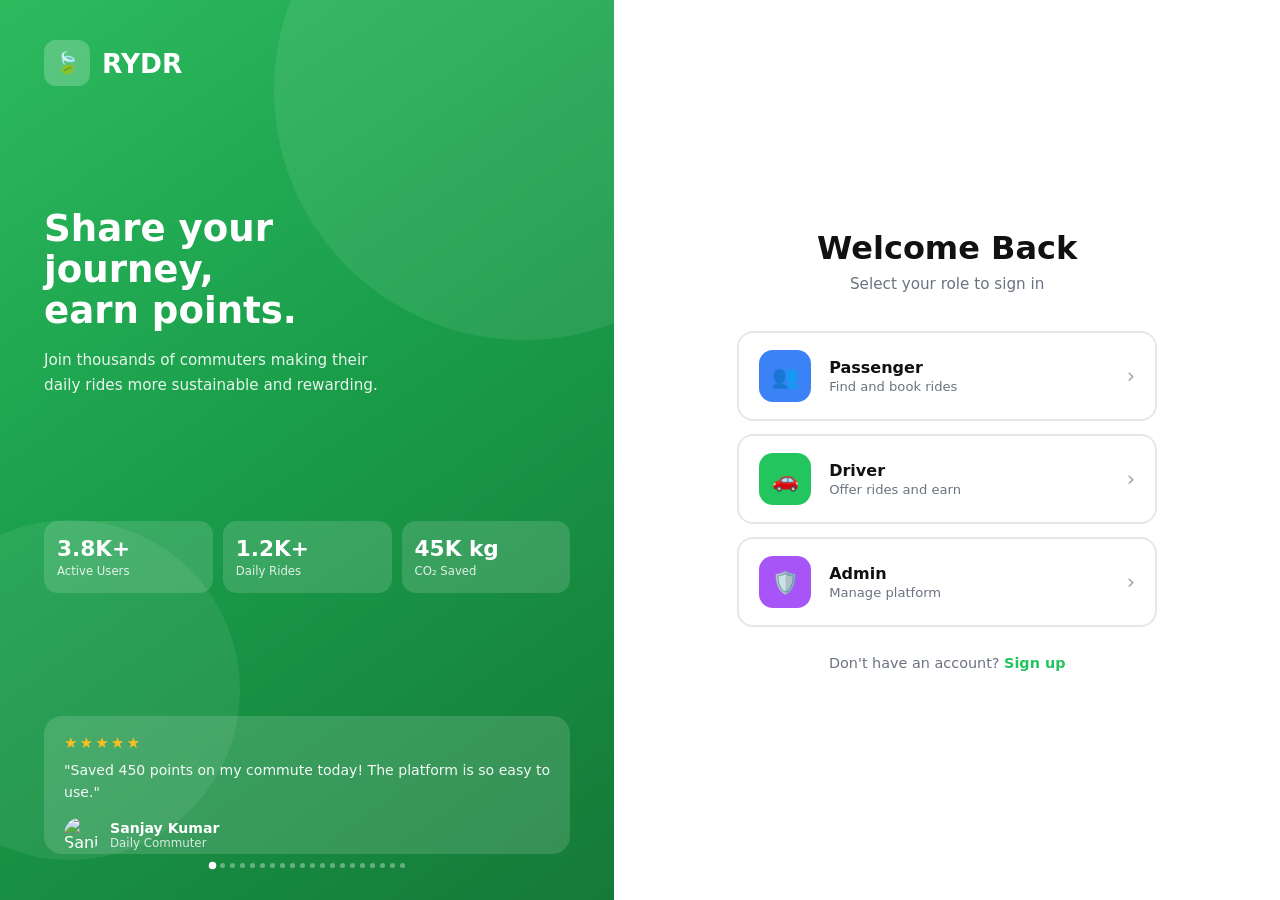
==== index.html @ 65322066 "initial increment" ====
<!DOCTYPE html>
<html lang="en">
<head>
  <meta charset="UTF-8" />
  <meta name="viewport" content="width=device-width, initial-scale=1.0"/>
  <title>RYDR</title>
  <style>
    *, *::before, *::after { box-sizing: border-box; margin: 0; padding: 0; }
    body { font-family: 'Segoe UI', system-ui, sans-serif; height: 100vh; display: flex; overflow: hidden; }

    .left { width:48%; background:linear-gradient(145deg,#2dba5f 0%,#1a9e4a 45%,#157a38 100%); padding:40px 44px 32px; display:flex; flex-direction:column; justify-content:space-between; position:relative; overflow:hidden; color:#fff; }
    .left::before { content:''; position:absolute; width:500px; height:500px; border-radius:50%; background:rgba(255,255,255,0.08); top:-160px; right:-160px; pointer-events:none; }
    .left::after  { content:''; position:absolute; width:340px; height:340px; border-radius:50%; background:rgba(255,255,255,0.07); bottom:40px; left:-100px; pointer-events:none; }
    .logo { display:flex; align-items:center; gap:12px; font-size:1.65rem; font-weight:800; position:relative; z-index:1; }
    .logo-icon { width:46px; height:46px; background:rgba(255,255,255,0.22); border-radius:12px; display:grid; place-items:center; font-size:1.3rem; }
    .hero { position:relative; z-index:1; }
    .hero h1 { font-size:clamp(1.75rem,2.9vw,2.7rem); font-weight:900; line-height:1.1; margin-bottom:16px; }
    .hero p { font-size:0.95rem; line-height:1.65; opacity:0.9; max-width:360px; }
    .stats { display:flex; gap:10px; position:relative; z-index:1; }
    .stat-card { flex:1; background:rgba(255,255,255,0.14); border-radius:14px; padding:15px 13px; }
    .stat-card .num { font-size:1.35rem; font-weight:800; display:block; }
    .stat-card .lbl { font-size:0.73rem; opacity:0.85; margin-top:3px; display:block; }
    .carousel-wrap { position:relative; z-index:1; }
    .carousel-box  { position:relative; min-height:138px; }
    .review-slide  { background:rgba(255,255,255,0.14); border-radius:18px; padding:18px 20px; position:absolute; inset:0; opacity:0; transform:translateY(12px) scale(0.98); transition:opacity 0.6s ease,transform 0.6s ease; pointer-events:none; }
    .review-slide.active { opacity:1; transform:translateY(0) scale(1); pointer-events:auto; }
    .stars { color:#fbbf24; font-size:0.95rem; letter-spacing:2px; margin-bottom:8px; }
    .review-text { font-size:0.88rem; line-height:1.55; opacity:0.95; margin-bottom:13px; }
    .reviewer { display:flex; align-items:center; gap:10px; }
    .avatar { width:36px; height:36px; border-radius:50%; object-fit:cover; flex-shrink:0; }
    .rev-name { font-weight:700; font-size:0.88rem; }
    .rev-role { font-size:0.74rem; opacity:0.8; }
    .dots { display:flex; gap:5px; justify-content:center; margin-top:9px; }
    .dot { width:5px; height:5px; border-radius:50%; background:rgba(255,255,255,0.35); cursor:pointer; transition:background 0.3s,transform 0.3s; }
    .dot.active { background:#fff; transform:scale(1.5); }

    .right { flex:1; background:#fff; display:flex; flex-direction:column; align-items:center; justify-content:center; padding:40px 52px; position:relative; overflow:hidden; }
    .panel { width:100%; max-width:420px; position:absolute; transition:opacity 0.4s ease,transform 0.4s ease; }
    .panel.hidden  { opacity:0; pointer-events:none; transform:translateX(40px); }
    .panel.visible { opacity:1; pointer-events:auto; transform:translateX(0); }

    /* Panel 1 */
    #panel-select { display:flex; flex-direction:column; align-items:center; }
    #panel-select h2 { font-size:2rem; font-weight:900; color:#111; margin-bottom:8px; }
    .subtitle { color:#6b7280; font-size:0.95rem; margin-bottom:38px; }
    .roles { width:100%; display:flex; flex-direction:column; gap:13px; }
    .role-card { display:flex; align-items:center; gap:18px; border:2px solid #e5e7eb; border-radius:16px; padding:17px 20px; cursor:pointer; transition:border-color 0.2s,box-shadow 0.2s; user-select:none; }
    .role-card:hover { border-color:#d1d5db; box-shadow:0 4px 16px rgba(0,0,0,0.06); }
    .role-card.selected { border-color:#22c55e; box-shadow:0 0 0 4px rgba(34,197,94,0.15); }
    .role-icon { width:52px; height:52px; border-radius:14px; display:grid; place-items:center; font-size:1.35rem; flex-shrink:0; }
    .ic-p { background:#3b82f6; } .ic-d { background:#22c55e; } .ic-a { background:#a855f7; }
    .role-info { flex:1; }
    .role-title { font-weight:700; font-size:1rem; color:#111; }
    .role-desc  { font-size:0.82rem; color:#6b7280; margin-top:2px; }
    .arrow { color:#9ca3af; font-size:1.3rem; transition:color 0.2s,transform 0.2s; }
    .role-card.selected .arrow { color:#22c55e; transform:translateX(3px); }
    .signup { margin-top:28px; font-size:0.9rem; color:#6b7280; text-align:center; }
    .signup a { color:#22c55e; font-weight:600; text-decoration:none; }

    /* Panel 2 */
    #panel-login { display:flex; flex-direction:column; }
    .back-btn { display:inline-flex; align-items:center; gap:6px; background:none; border:none; cursor:pointer; color:#6b7280; font-size:0.92rem; font-weight:500; padding:0; margin-bottom:30px; font-family:inherit; transition:color 0.2s; }
    .back-btn:hover { color:#111; }
    .login-title { font-size:2rem; font-weight:900; color:#111; margin-bottom:6px; text-align:center; }
    .login-sub   { color:#6b7280; font-size:0.95rem; margin-bottom:32px; text-align:center; }
    .field-label { font-size:0.88rem; font-weight:600; color:#111; margin-bottom:8px; display:block; }
    .field-wrap  { position:relative; margin-bottom:20px; }
    .field-icon  { position:absolute; left:14px; top:50%; transform:translateY(-50%); color:#9ca3af; display:flex; pointer-events:none; }
    .field-icon svg { width:18px; height:18px; }
    input[type="email"], input[type="password"], input[type="text"] { width:100%; padding:13px 14px 13px 44px; border:1.5px solid #e5e7eb; border-radius:12px; font-size:0.95rem; color:#111; outline:none; transition:border-color 0.2s,box-shadow 0.2s; font-family:inherit; background:#fff; }
    input::placeholder { color:#9ca3af; }
    input:focus { border-color:#22c55e; box-shadow:0 0 0 3px rgba(34,197,94,0.12); }
    .eye-btn { position:absolute; right:14px; top:50%; transform:translateY(-50%); background:none; border:none; cursor:pointer; color:#9ca3af; display:flex; padding:0; }
    .eye-btn svg { width:18px; height:18px; }
    .row-remember { display:flex; align-items:center; justify-content:space-between; margin-bottom:26px; }
    .remember-left { display:flex; align-items:center; gap:8px; cursor:pointer; }
    .remember-left input[type="checkbox"] { width:16px; height:16px; accent-color:#22c55e; cursor:pointer; margin:0; }
    .remember-left span { font-size:0.9rem; color:#374151; }
    .forgot { font-size:0.9rem; font-weight:600; color:#22c55e; text-decoration:none; }
    .btn-login { width:100%; padding:15px; background:linear-gradient(90deg,#22c55e,#16a34a); color:#fff; font-size:1rem; font-weight:700; border:none; border-radius:14px; cursor:pointer; display:flex; align-items:center; justify-content:center; gap:10px; transition:opacity 0.2s,transform 0.15s; margin-bottom:24px; font-family:inherit; }
    .btn-login:hover { opacity:0.92; transform:translateY(-1px); }
    .login-signup { text-align:center; font-size:0.9rem; color:#6b7280; }
    .login-signup a { color:#22c55e; font-weight:600; text-decoration:none; }
  </style>
</head>
<body>

<aside class="left">
  <div class="logo"><div class="logo-icon">🍃</div>RYDR</div>
  <div class="hero">
    <h1>Share your<br>journey,<br>earn points.</h1>
    <p>Join thousands of commuters making their daily rides more sustainable and rewarding.</p>
  </div>
  <div class="stats">
    <div class="stat-card"><span class="num">3.8K+</span><span class="lbl">Active Users</span></div>
    <div class="stat-card"><span class="num">1.2K+</span><span class="lbl">Daily Rides</span></div>
    <div class="stat-card"><span class="num">45K kg</span><span class="lbl">CO₂ Saved</span></div>
  </div>
  <div class="carousel-wrap">
    <div class="carousel-box" id="carousel"></div>
    <div class="dots" id="dots"></div>
  </div>
</aside>

<main class="right">
  <!-- PANEL 1 -->
  <div class="panel visible" id="panel-select">
    <h2>Welcome Back</h2>
    <p class="subtitle">Select your role to sign in</p>
    <div class="roles">
      <div class="role-card" onclick="openLogin(this,'passenger account')">
        <div class="role-icon ic-p">👥</div>
        <div class="role-info"><div class="role-title">Passenger</div><div class="role-desc">Find and book rides</div></div>
        <span class="arrow">›</span>
      </div>
      <div class="role-card" onclick="openLogin(this,'driver account')">
        <div class="role-icon ic-d">🚗</div>
        <div class="role-info"><div class="role-title">Driver</div><div class="role-desc">Offer rides and earn</div></div>
        <span class="arrow">›</span>
      </div>
      <div class="role-card" onclick="openLogin(this,'admin account')">
        <div class="role-icon ic-a">🛡️</div>
        <div class="role-info"><div class="role-title">Admin</div><div class="role-desc">Manage platform</div></div>
        <span class="arrow">›</span>
      </div>
    </div>
    <p class="signup">Don't have an account? <a href="#">Sign up</a></p>
  </div>

  <!-- PANEL 2 -->
  <div class="panel hidden" id="panel-login">
    <button class="back-btn" onclick="goBack()">
      <svg width="16" height="16" fill="none" viewBox="0 0 24 24" stroke="currentColor" stroke-width="2.2"><path stroke-linecap="round" stroke-linejoin="round" d="M15 19l-7-7 7-7"/></svg>
      Change role
    </button>
    <div class="login-title">Welcome Back</div>
    <div class="login-sub" id="login-sub">Sign in to your account</div>

    <label class="field-label">Email Address</label>
    <div class="field-wrap">
      <span class="field-icon"><svg fill="none" viewBox="0 0 24 24" stroke="currentColor" stroke-width="1.8"><path stroke-linecap="round" stroke-linejoin="round" d="M3 8l7.89 5.26a2 2 0 002.22 0L21 8M5 19h14a2 2 0 002-2V7a2 2 0 00-2-2H5a2 2 0 00-2 2v10a2 2 0 002 2z"/></svg></span>
      <input type="email" placeholder="your@email.com" />
    </div>

    <label class="field-label">Password</label>
    <div class="field-wrap">
      <span class="field-icon"><svg fill="none" viewBox="0 0 24 24" stroke="currentColor" stroke-width="1.8"><path stroke-linecap="round" stroke-linejoin="round" d="M12 15v2m-6 4h12a2 2 0 002-2v-6a2 2 0 00-2-2H6a2 2 0 00-2 2v6a2 2 0 002 2zm10-10V7a4 4 0 00-8 0v4h8z"/></svg></span>
      <input type="password" id="pwd-input" placeholder="Enter your password" />
      <button class="eye-btn" onclick="togglePwd()" type="button">
        <svg id="eye-open" fill="none" viewBox="0 0 24 24" stroke="currentColor" stroke-width="1.8"><path stroke-linecap="round" stroke-linejoin="round" d="M15 12a3 3 0 11-6 0 3 3 0 016 0z"/><path stroke-linecap="round" stroke-linejoin="round" d="M2.458 12C3.732 7.943 7.523 5 12 5c4.478 0 8.268 2.943 9.542 7-1.274 4.057-5.064 7-9.542 7-4.477 0-8.268-2.943-9.542-7z"/></svg>
        <svg id="eye-closed" style="display:none" fill="none" viewBox="0 0 24 24" stroke="currentColor" stroke-width="1.8"><path stroke-linecap="round" stroke-linejoin="round" d="M13.875 18.825A10.05 10.05 0 0112 19c-4.478 0-8.268-2.943-9.543-7a9.97 9.97 0 011.563-3.029m5.858.908a3 3 0 114.243 4.243M9.878 9.878l4.242 4.242M9.88 9.88l-3.29-3.29m7.532 7.532l3.29 3.29M3 3l3.59 3.59m0 0A9.953 9.953 0 0112 5c4.478 0 8.268 2.943 9.543 7a10.025 10.025 0 01-4.132 5.411m0 0L21 21"/></svg>
      </button>
    </div>

    <div class="row-remember">
      <label class="remember-left"><input type="checkbox" /><span>Remember me</span></label>
      <a href="#" class="forgot">Forgot Password?</a>
    </div>

    <button class="btn-login">
      Log In
      <svg width="18" height="18" fill="none" viewBox="0 0 24 24" stroke="currentColor" stroke-width="2.5"><path stroke-linecap="round" stroke-linejoin="round" d="M14 5l7 7m0 0l-7 7m7-7H3"/></svg>
    </button>

    <p class="login-signup">Don't have an account? <a href="#">Sign up</a></p>
  </div>
</main>

<script>
const reviews = [
  { s:5, t:'"Saved 450 points on my commute today! The platform is so easy to use."',              n:'Sanjay Kumar',  r:'Daily Commuter',     photo:'https://randomuser.me/api/portraits/men/44.jpg' },
  { s:5, t:'"Found a carpool buddy within minutes and saved so much on fuel this month!"',         n:'Akash Geo',     r:'Office Commuter',    photo:'https://randomuser.me/api/portraits/men/32.jpg'   },
  { s:5, t:'"The rewards system is genius. I earn enough points for free coffee every week!"',     n:'Shresta Brijesh',     r:'Frequent Rider',     photo:'https://randomuser.me/api/portraits/women/68.jpg' },
  { s:4, t:'"Really good app overall. Wish the map loaded faster, but rides are always on time."', n:'Jackson Shelvi',     r:'Weekly Commuter',    photo:'https://randomuser.me/api/portraits/men/45.jpg'   },
  { s:5, t:'"Joined a month ago and already cut my carbon footprint by 30 kg. Incredible!"',      n:'Riya Lawrence',    r:'Eco Commuter',       photo:'https://randomuser.me/api/portraits/women/26.jpg' },
  { s:5, t:'"As a driver I earn extra income every morning. Best side hustle I\'ve ever had."',   n:'Sanju Krishna P M',     r:'Driver Partner',     photo:'https://randomuser.me/api/portraits/men/76.jpg'   },
  { s:5, t:'"Matched with the same co-rider for weeks now — feels like a real community."',       n:'Gowry Saraswathy',    r:'Passenger',          photo:'https://randomuser.me/api/portraits/women/55.jpg' },
  { s:4, t:'"Great concept and smooth experience. A few more payment options would be perfect."', n:'Ambady sasidharan',    r:'Tech Worker',        photo:'https://randomuser.me/api/portraits/men/11.jpg'   },
  { s:5, t:'"I never thought carpooling could be this seamless. RYDR made it effortless!"',       n:'Silpa Suresh',       r:'Student Commuter',   photo:'https://randomuser.me/api/portraits/women/78.jpg' },
  { s:5, t:'"Live tracking gives me real peace of mind. My family always knows I\'m safe."',      n:'Nila Ajith S',  r:'Night Shift Worker', photo:'https://randomuser.me/api/portraits/women/90.jpg' },
  { s:5, t:'"Saved over ₹4000 this month by sharing rides. The savings add up so fast!"',         n:'Sabari Vijayan',   r:'Daily Passenger',    photo:'https://randomuser.me/api/portraits/men/52.jpg'   },
  { s:4, t:'"Solid app with clean design. Notifications can be a bit much but easy to manage."',  n:'Andrew Jerry',   r:'Remote Worker',      photo:'https://randomuser.me/api/portraits/men/33.jpg' },
  { s:5, t:'"RYDR changed how I commute. The points leaderboard keeps me motivated daily!"',      n:'Shahir N',  r:'Competitive Rider',  photo:'https://randomuser.me/api/portraits/men/64.jpg'   },
  { s:5, t:'"I drive two passengers every morning — the bonus points structure is brilliant."',   n:'Gangothri',    r:'Driver Partner',     photo:'https://randomuser.me/api/portraits/women/17.jpg' },
  { s:5, t:'"The CO₂ tracker is a game changer. Knowing my exact impact makes me proud."',        n:'Dhananjay R',    r:'Green Commuter',     photo:'https://randomuser.me/api/portraits/men/29.jpg'   },
  { s:4, t:'"Great app, very user-friendly. Would love a dark mode but experience is top notch."',n:'Jyotsana Teressa George',    r:'Regular Rider',      photo:'https://randomuser.me/api/portraits/women/48.jpg' },
  { s:5, t:'"Matched with someone from my own street! RYDR turned strangers into friends."',      n:'Naveen M S ',     r:'Suburban Commuter',  photo:'https://randomuser.me/api/portraits/men/83.jpg'   },
  { s:5, t:'"The ride scheduling feature is brilliant. I book my whole week every Sunday."',      n:'Jilsiya Ali',     r:'Planner Commuter',   photo:'https://randomuser.me/api/portraits/women/62.jpg' },
  { s:5, t:'"New to the city — RYDR helped me discover routes and meet great locals!"',           n:'Adarsh K Ajith', r:'New Resident',       photo:'https://randomuser.me/api/portraits/men/18.jpg'   },
  { s:4, t:'"Really positive experience overall. Occasional surge pricing is the only downside."',n:'Milan S Nair',  r:'Daily Commuter',     photo:'https://randomuser.me/api/portraits/men/71.jpg' },
];

const box = document.getElementById('carousel');
const dotsEl = document.getElementById('dots');
let cur = 0, timer;
const star = n => '★'.repeat(n) + '☆'.repeat(5-n);

reviews.forEach((r,i) => {
  const s = document.createElement('div');
  s.className = 'review-slide'+(i===0?' active':'');
  s.innerHTML = `<div class="stars">${star(r.s)}</div><p class="review-text">${r.t}</p><div class="reviewer"><img class="avatar" src="${r.photo}" alt="${r.n}"><div><div class="rev-name">${r.n}</div><div class="rev-role">${r.r}</div></div></div>`;
  box.appendChild(s);
  const d = document.createElement('div');
  d.className = 'dot'+(i===0?' active':'');
  d.onclick = () => goTo(i);
  dotsEl.appendChild(d);
});

const slides = box.querySelectorAll('.review-slide');
const dots   = dotsEl.querySelectorAll('.dot');

function goTo(n) {
  slides[cur].classList.remove('active'); dots[cur].classList.remove('active');
  cur = (n+reviews.length)%reviews.length;
  slides[cur].classList.add('active'); dots[cur].classList.add('active');
  clearInterval(timer); timer = setInterval(()=>goTo(cur+1),4200);
}
timer = setInterval(()=>goTo(cur+1),4200);

function openLogin(card, label) {
  document.querySelectorAll('.role-card').forEach(c=>c.classList.remove('selected'));
  card.classList.add('selected');
  document.getElementById('login-sub').textContent = `Sign in to your ${label}`;
  document.getElementById('panel-select').classList.replace('visible','hidden');
  document.getElementById('panel-login').classList.replace('hidden','visible');
}

function goBack() {
  document.getElementById('panel-login').classList.replace('visible','hidden');
  document.getElementById('panel-select').classList.replace('hidden','visible');
}

function togglePwd() {
  const inp = document.getElementById('pwd-input');
  const show = inp.type==='password';
  inp.type = show?'text':'password';
  document.getElementById('eye-open').style.display  = show?'none':'block';
  document.getElementById('eye-closed').style.display = show?'block':'none';
}
</script>
</body>
</html>
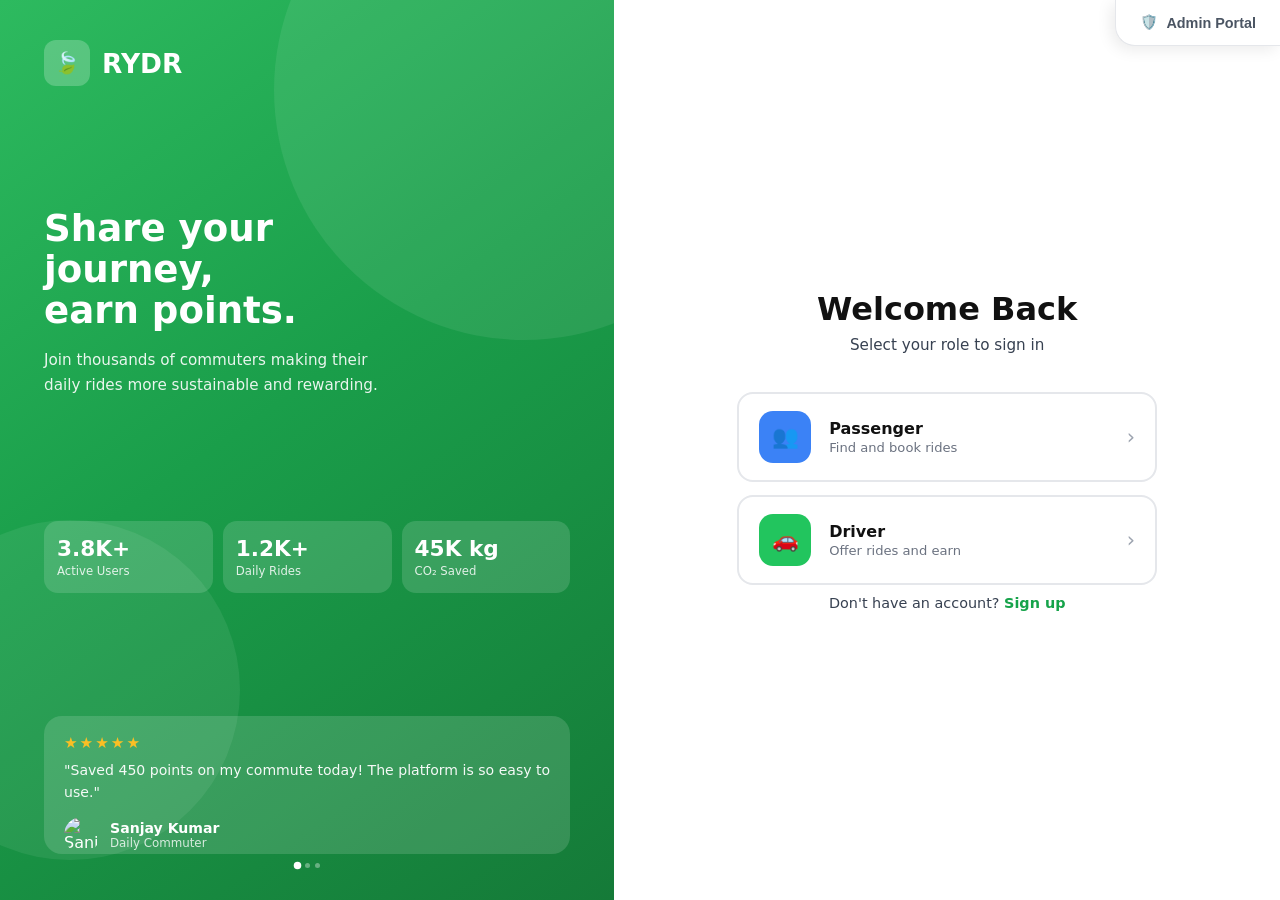
==== commit bd5a3b5d: "added reviews and changed admin location" ====
--- a/index.html
+++ b/index.html
@@ -3,85 +3,8 @@
 <head>
   <meta charset="UTF-8" />
   <meta name="viewport" content="width=device-width, initial-scale=1.0"/>
-  <title>RYDR</title>
-  <style>
-    *, *::before, *::after { box-sizing: border-box; margin: 0; padding: 0; }
-    body { font-family: 'Segoe UI', system-ui, sans-serif; height: 100vh; display: flex; overflow: hidden; }
-
-    .left { width:48%; background:linear-gradient(145deg,#2dba5f 0%,#1a9e4a 45%,#157a38 100%); padding:40px 44px 32px; display:flex; flex-direction:column; justify-content:space-between; position:relative; overflow:hidden; color:#fff; }
-    .left::before { content:''; position:absolute; width:500px; height:500px; border-radius:50%; background:rgba(255,255,255,0.08); top:-160px; right:-160px; pointer-events:none; }
-    .left::after  { content:''; position:absolute; width:340px; height:340px; border-radius:50%; background:rgba(255,255,255,0.07); bottom:40px; left:-100px; pointer-events:none; }
-    .logo { display:flex; align-items:center; gap:12px; font-size:1.65rem; font-weight:800; position:relative; z-index:1; }
-    .logo-icon { width:46px; height:46px; background:rgba(255,255,255,0.22); border-radius:12px; display:grid; place-items:center; font-size:1.3rem; }
-    .hero { position:relative; z-index:1; }
-    .hero h1 { font-size:clamp(1.75rem,2.9vw,2.7rem); font-weight:900; line-height:1.1; margin-bottom:16px; }
-    .hero p { font-size:0.95rem; line-height:1.65; opacity:0.9; max-width:360px; }
-    .stats { display:flex; gap:10px; position:relative; z-index:1; }
-    .stat-card { flex:1; background:rgba(255,255,255,0.14); border-radius:14px; padding:15px 13px; }
-    .stat-card .num { font-size:1.35rem; font-weight:800; display:block; }
-    .stat-card .lbl { font-size:0.73rem; opacity:0.85; margin-top:3px; display:block; }
-    .carousel-wrap { position:relative; z-index:1; }
-    .carousel-box  { position:relative; min-height:138px; }
-    .review-slide  { background:rgba(255,255,255,0.14); border-radius:18px; padding:18px 20px; position:absolute; inset:0; opacity:0; transform:translateY(12px) scale(0.98); transition:opacity 0.6s ease,transform 0.6s ease; pointer-events:none; }
-    .review-slide.active { opacity:1; transform:translateY(0) scale(1); pointer-events:auto; }
-    .stars { color:#fbbf24; font-size:0.95rem; letter-spacing:2px; margin-bottom:8px; }
-    .review-text { font-size:0.88rem; line-height:1.55; opacity:0.95; margin-bottom:13px; }
-    .reviewer { display:flex; align-items:center; gap:10px; }
-    .avatar { width:36px; height:36px; border-radius:50%; object-fit:cover; flex-shrink:0; }
-    .rev-name { font-weight:700; font-size:0.88rem; }
-    .rev-role { font-size:0.74rem; opacity:0.8; }
-    .dots { display:flex; gap:5px; justify-content:center; margin-top:9px; }
-    .dot { width:5px; height:5px; border-radius:50%; background:rgba(255,255,255,0.35); cursor:pointer; transition:background 0.3s,transform 0.3s; }
-    .dot.active { background:#fff; transform:scale(1.5); }
-
-    .right { flex:1; background:#fff; display:flex; flex-direction:column; align-items:center; justify-content:center; padding:40px 52px; position:relative; overflow:hidden; }
-    .panel { width:100%; max-width:420px; position:absolute; transition:opacity 0.4s ease,transform 0.4s ease; }
-    .panel.hidden  { opacity:0; pointer-events:none; transform:translateX(40px); }
-    .panel.visible { opacity:1; pointer-events:auto; transform:translateX(0); }
-
-    /* Panel 1 */
-    #panel-select { display:flex; flex-direction:column; align-items:center; }
-    #panel-select h2 { font-size:2rem; font-weight:900; color:#111; margin-bottom:8px; }
-    .subtitle { color:#6b7280; font-size:0.95rem; margin-bottom:38px; }
-    .roles { width:100%; display:flex; flex-direction:column; gap:13px; }
-    .role-card { display:flex; align-items:center; gap:18px; border:2px solid #e5e7eb; border-radius:16px; padding:17px 20px; cursor:pointer; transition:border-color 0.2s,box-shadow 0.2s; user-select:none; }
-    .role-card:hover { border-color:#d1d5db; box-shadow:0 4px 16px rgba(0,0,0,0.06); }
-    .role-card.selected { border-color:#22c55e; box-shadow:0 0 0 4px rgba(34,197,94,0.15); }
-    .role-icon { width:52px; height:52px; border-radius:14px; display:grid; place-items:center; font-size:1.35rem; flex-shrink:0; }
-    .ic-p { background:#3b82f6; } .ic-d { background:#22c55e; } .ic-a { background:#a855f7; }
-    .role-info { flex:1; }
-    .role-title { font-weight:700; font-size:1rem; color:#111; }
-    .role-desc  { font-size:0.82rem; color:#6b7280; margin-top:2px; }
-    .arrow { color:#9ca3af; font-size:1.3rem; transition:color 0.2s,transform 0.2s; }
-    .role-card.selected .arrow { color:#22c55e; transform:translateX(3px); }
-    .signup { margin-top:28px; font-size:0.9rem; color:#6b7280; text-align:center; }
-    .signup a { color:#22c55e; font-weight:600; text-decoration:none; }
-
-    /* Panel 2 */
-    #panel-login { display:flex; flex-direction:column; }
-    .back-btn { display:inline-flex; align-items:center; gap:6px; background:none; border:none; cursor:pointer; color:#6b7280; font-size:0.92rem; font-weight:500; padding:0; margin-bottom:30px; font-family:inherit; transition:color 0.2s; }
-    .back-btn:hover { color:#111; }
-    .login-title { font-size:2rem; font-weight:900; color:#111; margin-bottom:6px; text-align:center; }
-    .login-sub   { color:#6b7280; font-size:0.95rem; margin-bottom:32px; text-align:center; }
-    .field-label { font-size:0.88rem; font-weight:600; color:#111; margin-bottom:8px; display:block; }
-    .field-wrap  { position:relative; margin-bottom:20px; }
-    .field-icon  { position:absolute; left:14px; top:50%; transform:translateY(-50%); color:#9ca3af; display:flex; pointer-events:none; }
-    .field-icon svg { width:18px; height:18px; }
-    input[type="email"], input[type="password"], input[type="text"] { width:100%; padding:13px 14px 13px 44px; border:1.5px solid #e5e7eb; border-radius:12px; font-size:0.95rem; color:#111; outline:none; transition:border-color 0.2s,box-shadow 0.2s; font-family:inherit; background:#fff; }
-    input::placeholder { color:#9ca3af; }
-    input:focus { border-color:#22c55e; box-shadow:0 0 0 3px rgba(34,197,94,0.12); }
-    .eye-btn { position:absolute; right:14px; top:50%; transform:translateY(-50%); background:none; border:none; cursor:pointer; color:#9ca3af; display:flex; padding:0; }
-    .eye-btn svg { width:18px; height:18px; }
-    .row-remember { display:flex; align-items:center; justify-content:space-between; margin-bottom:26px; }
-    .remember-left { display:flex; align-items:center; gap:8px; cursor:pointer; }
-    .remember-left input[type="checkbox"] { width:16px; height:16px; accent-color:#22c55e; cursor:pointer; margin:0; }
-    .remember-left span { font-size:0.9rem; color:#374151; }
-    .forgot { font-size:0.9rem; font-weight:600; color:#22c55e; text-decoration:none; }
-    .btn-login { width:100%; padding:15px; background:linear-gradient(90deg,#22c55e,#16a34a); color:#fff; font-size:1rem; font-weight:700; border:none; border-radius:14px; cursor:pointer; display:flex; align-items:center; justify-content:center; gap:10px; transition:opacity 0.2s,transform 0.15s; margin-bottom:24px; font-family:inherit; }
-    .btn-login:hover { opacity:0.92; transform:translateY(-1px); }
-    .login-signup { text-align:center; font-size:0.9rem; color:#6b7280; }
-    .login-signup a { color:#22c55e; font-weight:600; text-decoration:none; }
-  </style>
+  <title>RYDR - Sign In</title>
+  <link rel="stylesheet" href="style.css">
 </head>
 <body>
 
@@ -103,102 +26,77 @@
 </aside>
 
 <main class="right">
-  <!-- PANEL 1 -->
+  <div class="admin-access-wrap" id="admin-portal-button">
+    <button class="btn-admin-small" onclick="openLogin(null, 'admin account')">
+      <span>🛡️</span> Admin Portal
+    </button>
+  </div>
+
   <div class="panel visible" id="panel-select">
     <h2>Welcome Back</h2>
     <p class="subtitle">Select your role to sign in</p>
     <div class="roles">
       <div class="role-card" onclick="openLogin(this,'passenger account')">
         <div class="role-icon ic-p">👥</div>
-        <div class="role-info"><div class="role-title">Passenger</div><div class="role-desc">Find and book rides</div></div>
+        <div class="role-info">
+          <div class="role-title">Passenger</div>
+          <div class="role-desc">Find and book rides</div>
+        </div>
         <span class="arrow">›</span>
       </div>
       <div class="role-card" onclick="openLogin(this,'driver account')">
         <div class="role-icon ic-d">🚗</div>
-        <div class="role-info"><div class="role-title">Driver</div><div class="role-desc">Offer rides and earn</div></div>
-        <span class="arrow">›</span>
-      </div>
-      <div class="role-card" onclick="openLogin(this,'admin account')">
-        <div class="role-icon ic-a">🛡️</div>
-        <div class="role-info"><div class="role-title">Admin</div><div class="role-desc">Manage platform</div></div>
+        <div class="role-info">
+          <div class="role-title">Driver</div>
+          <div class="role-desc">Offer rides and earn</div>
+        </div>
         <span class="arrow">›</span>
       </div>
     </div>
     <p class="signup">Don't have an account? <a href="#">Sign up</a></p>
   </div>
 
-  <!-- PANEL 2 -->
   <div class="panel hidden" id="panel-login">
     <button class="back-btn" onclick="goBack()">
       <svg width="16" height="16" fill="none" viewBox="0 0 24 24" stroke="currentColor" stroke-width="2.2"><path stroke-linecap="round" stroke-linejoin="round" d="M15 19l-7-7 7-7"/></svg>
-      Change role
+      Back to selection
     </button>
     <div class="login-title">Welcome Back</div>
     <div class="login-sub" id="login-sub">Sign in to your account</div>
 
     <label class="field-label">Email Address</label>
     <div class="field-wrap">
-      <span class="field-icon"><svg fill="none" viewBox="0 0 24 24" stroke="currentColor" stroke-width="1.8"><path stroke-linecap="round" stroke-linejoin="round" d="M3 8l7.89 5.26a2 2 0 002.22 0L21 8M5 19h14a2 2 0 002-2V7a2 2 0 00-2-2H5a2 2 0 00-2 2v10a2 2 0 002 2z"/></svg></span>
+      <span style="position:absolute; left:14px; top:50%; transform:translateY(-50%); color:#9ca3af; display:flex;"><svg width="18" height="18" fill="none" viewBox="0 0 24 24" stroke="currentColor" stroke-width="1.8"><path d="M3 8l7.89 5.26a2 2 0 002.22 0L21 8M5 19h14a2 2 0 002-2V7a2 2 0 00-2-2H5a2 2 0 00-2 2v10a2 2 0 002 2z"/></svg></span>
       <input type="email" placeholder="your@email.com" />
     </div>
 
     <label class="field-label">Password</label>
     <div class="field-wrap">
-      <span class="field-icon"><svg fill="none" viewBox="0 0 24 24" stroke="currentColor" stroke-width="1.8"><path stroke-linecap="round" stroke-linejoin="round" d="M12 15v2m-6 4h12a2 2 0 002-2v-6a2 2 0 00-2-2H6a2 2 0 00-2 2v6a2 2 0 002 2zm10-10V7a4 4 0 00-8 0v4h8z"/></svg></span>
-      <input type="password" id="pwd-input" placeholder="Enter your password" />
-      <button class="eye-btn" onclick="togglePwd()" type="button">
-        <svg id="eye-open" fill="none" viewBox="0 0 24 24" stroke="currentColor" stroke-width="1.8"><path stroke-linecap="round" stroke-linejoin="round" d="M15 12a3 3 0 11-6 0 3 3 0 016 0z"/><path stroke-linecap="round" stroke-linejoin="round" d="M2.458 12C3.732 7.943 7.523 5 12 5c4.478 0 8.268 2.943 9.542 7-1.274 4.057-5.064 7-9.542 7-4.477 0-8.268-2.943-9.542-7z"/></svg>
-        <svg id="eye-closed" style="display:none" fill="none" viewBox="0 0 24 24" stroke="currentColor" stroke-width="1.8"><path stroke-linecap="round" stroke-linejoin="round" d="M13.875 18.825A10.05 10.05 0 0112 19c-4.478 0-8.268-2.943-9.543-7a9.97 9.97 0 011.563-3.029m5.858.908a3 3 0 114.243 4.243M9.878 9.878l4.242 4.242M9.88 9.88l-3.29-3.29m7.532 7.532l3.29 3.29M3 3l3.59 3.59m0 0A9.953 9.953 0 0112 5c4.478 0 8.268 2.943 9.543 7a10.025 10.025 0 01-4.132 5.411m0 0L21 21"/></svg>
-      </button>
+      <span style="position:absolute; left:14px; top:50%; transform:translateY(-50%); color:#9ca3af; display:flex;"><svg width="18" height="18" fill="none" viewBox="0 0 24 24" stroke="currentColor" stroke-width="1.8"><path d="M12 15v2m-6 4h12a2 2 0 002-2v-6a2 2 0 00-2-2H6a2 2 0 00-2 2v6a2 2 0 002 2zm10-10V7a4 4 0 00-8 0v4h8z"/></svg></span>
+      <input type="password" placeholder="Enter your password" />
     </div>
 
-    <div class="row-remember">
-      <label class="remember-left"><input type="checkbox" /><span>Remember me</span></label>
-      <a href="#" class="forgot">Forgot Password?</a>
-    </div>
-
-    <button class="btn-login">
-      Log In
-      <svg width="18" height="18" fill="none" viewBox="0 0 24 24" stroke="currentColor" stroke-width="2.5"><path stroke-linecap="round" stroke-linejoin="round" d="M14 5l7 7m0 0l-7 7m7-7H3"/></svg>
-    </button>
-
+    <button class="btn-login">Log In</button>
     <p class="login-signup">Don't have an account? <a href="#">Sign up</a></p>
   </div>
 </main>
 
 <script>
+// Carousel Logic
 const reviews = [
-  { s:5, t:'"Saved 450 points on my commute today! The platform is so easy to use."',              n:'Sanjay Kumar',  r:'Daily Commuter',     photo:'https://randomuser.me/api/portraits/men/44.jpg' },
-  { s:5, t:'"Found a carpool buddy within minutes and saved so much on fuel this month!"',         n:'Akash Geo',     r:'Office Commuter',    photo:'https://randomuser.me/api/portraits/men/32.jpg'   },
-  { s:5, t:'"The rewards system is genius. I earn enough points for free coffee every week!"',     n:'Shresta Brijesh',     r:'Frequent Rider',     photo:'https://randomuser.me/api/portraits/women/68.jpg' },
-  { s:4, t:'"Really good app overall. Wish the map loaded faster, but rides are always on time."', n:'Jackson Shelvi',     r:'Weekly Commuter',    photo:'https://randomuser.me/api/portraits/men/45.jpg'   },
-  { s:5, t:'"Joined a month ago and already cut my carbon footprint by 30 kg. Incredible!"',      n:'Riya Lawrence',    r:'Eco Commuter',       photo:'https://randomuser.me/api/portraits/women/26.jpg' },
-  { s:5, t:'"As a driver I earn extra income every morning. Best side hustle I\'ve ever had."',   n:'Sanju Krishna P M',     r:'Driver Partner',     photo:'https://randomuser.me/api/portraits/men/76.jpg'   },
-  { s:5, t:'"Matched with the same co-rider for weeks now — feels like a real community."',       n:'Gowry Saraswathy',    r:'Passenger',          photo:'https://randomuser.me/api/portraits/women/55.jpg' },
-  { s:4, t:'"Great concept and smooth experience. A few more payment options would be perfect."', n:'Ambady sasidharan',    r:'Tech Worker',        photo:'https://randomuser.me/api/portraits/men/11.jpg'   },
-  { s:5, t:'"I never thought carpooling could be this seamless. RYDR made it effortless!"',       n:'Silpa Suresh',       r:'Student Commuter',   photo:'https://randomuser.me/api/portraits/women/78.jpg' },
-  { s:5, t:'"Live tracking gives me real peace of mind. My family always knows I\'m safe."',      n:'Nila Ajith S',  r:'Night Shift Worker', photo:'https://randomuser.me/api/portraits/women/90.jpg' },
-  { s:5, t:'"Saved over ₹4000 this month by sharing rides. The savings add up so fast!"',         n:'Sabari Vijayan',   r:'Daily Passenger',    photo:'https://randomuser.me/api/portraits/men/52.jpg'   },
-  { s:4, t:'"Solid app with clean design. Notifications can be a bit much but easy to manage."',  n:'Andrew Jerry',   r:'Remote Worker',      photo:'https://randomuser.me/api/portraits/men/33.jpg' },
-  { s:5, t:'"RYDR changed how I commute. The points leaderboard keeps me motivated daily!"',      n:'Shahir N',  r:'Competitive Rider',  photo:'https://randomuser.me/api/portraits/men/64.jpg'   },
-  { s:5, t:'"I drive two passengers every morning — the bonus points structure is brilliant."',   n:'Gangothri',    r:'Driver Partner',     photo:'https://randomuser.me/api/portraits/women/17.jpg' },
-  { s:5, t:'"The CO₂ tracker is a game changer. Knowing my exact impact makes me proud."',        n:'Dhananjay R',    r:'Green Commuter',     photo:'https://randomuser.me/api/portraits/men/29.jpg'   },
-  { s:4, t:'"Great app, very user-friendly. Would love a dark mode but experience is top notch."',n:'Jyotsana Teressa George',    r:'Regular Rider',      photo:'https://randomuser.me/api/portraits/women/48.jpg' },
-  { s:5, t:'"Matched with someone from my own street! RYDR turned strangers into friends."',      n:'Naveen M S ',     r:'Suburban Commuter',  photo:'https://randomuser.me/api/portraits/men/83.jpg'   },
-  { s:5, t:'"The ride scheduling feature is brilliant. I book my whole week every Sunday."',      n:'Jilsiya Ali',     r:'Planner Commuter',   photo:'https://randomuser.me/api/portraits/women/62.jpg' },
-  { s:5, t:'"New to the city — RYDR helped me discover routes and meet great locals!"',           n:'Adarsh K Ajith', r:'New Resident',       photo:'https://randomuser.me/api/portraits/men/18.jpg'   },
-  { s:4, t:'"Really positive experience overall. Occasional surge pricing is the only downside."',n:'Milan S Nair',  r:'Daily Commuter',     photo:'https://randomuser.me/api/portraits/men/71.jpg' },
+  { s:5, t:'"Saved 450 points on my commute today! The platform is so easy to use."', n:'Sanjay Kumar', r:'Daily Commuter', photo:'https://randomuser.me/api/portraits/men/44.jpg' },
+  { s:5, t:'"Found a carpool buddy within minutes and saved so much on fuel this month!"', n:'Akash Geo', r:'Office Commuter', photo:'https://randomuser.me/api/portraits/men/32.jpg' },
+  { s:5, t:'"The rewards system is genius. I earn enough points for free coffee every week!"', n:'Shresta Brijesh', r:'Frequent Rider', photo:'https://randomuser.me/api/portraits/women/68.jpg' }
 ];
 
 const box = document.getElementById('carousel');
 const dotsEl = document.getElementById('dots');
-let cur = 0, timer;
-const star = n => '★'.repeat(n) + '☆'.repeat(5-n);
+let cur = 0;
 
 reviews.forEach((r,i) => {
   const s = document.createElement('div');
   s.className = 'review-slide'+(i===0?' active':'');
-  s.innerHTML = `<div class="stars">${star(r.s)}</div><p class="review-text">${r.t}</p><div class="reviewer"><img class="avatar" src="${r.photo}" alt="${r.n}"><div><div class="rev-name">${r.n}</div><div class="rev-role">${r.r}</div></div></div>`;
+  s.innerHTML = `<div class="stars">${'★'.repeat(r.s)}</div><p class="review-text">${r.t}</p><div class="reviewer"><img class="avatar" src="${r.photo}" alt="${r.n}"><div><div class="rev-name">${r.n}</div><div class="rev-role">${r.r}</div></div></div>`;
   box.appendChild(s);
   const d = document.createElement('div');
   d.className = 'dot'+(i===0?' active':'');
@@ -206,36 +104,35 @@
   dotsEl.appendChild(d);
 });
 
-const slides = box.querySelectorAll('.review-slide');
-const dots   = dotsEl.querySelectorAll('.dot');
-
 function goTo(n) {
+  const slides = box.querySelectorAll('.review-slide');
+  const dots = dotsEl.querySelectorAll('.dot');
+  if(!slides.length) return;
   slides[cur].classList.remove('active'); dots[cur].classList.remove('active');
   cur = (n+reviews.length)%reviews.length;
   slides[cur].classList.add('active'); dots[cur].classList.add('active');
-  clearInterval(timer); timer = setInterval(()=>goTo(cur+1),4200);
 }
-timer = setInterval(()=>goTo(cur+1),4200);
+setInterval(()=>goTo(cur+1),4200);
 
+// Transition Logic
 function openLogin(card, label) {
   document.querySelectorAll('.role-card').forEach(c=>c.classList.remove('selected'));
-  card.classList.add('selected');
+  if(card) card.classList.add('selected');
   document.getElementById('login-sub').textContent = `Sign in to your ${label}`;
+  
+  document.getElementById('admin-portal-button').style.opacity = '0';
+  document.getElementById('admin-portal-button').style.pointerEvents = 'none';
+
   document.getElementById('panel-select').classList.replace('visible','hidden');
   document.getElementById('panel-login').classList.replace('hidden','visible');
 }
 
 function goBack() {
+  document.getElementById('admin-portal-button').style.opacity = '1';
+  document.getElementById('admin-portal-button').style.pointerEvents = 'auto';
+
   document.getElementById('panel-login').classList.replace('visible','hidden');
   document.getElementById('panel-select').classList.replace('hidden','visible');
-}
-
-function togglePwd() {
-  const inp = document.getElementById('pwd-input');
-  const show = inp.type==='password';
-  inp.type = show?'text':'password';
-  document.getElementById('eye-open').style.display  = show?'none':'block';
-  document.getElementById('eye-closed').style.display = show?'block':'none';
 }
 </script>
 </body>
--- a/style.css
+++ b/style.css
@@ -0,0 +1,445 @@
+*, *::before, *::after { 
+  box-sizing: border-box; 
+  margin: 0; 
+  padding: 0; 
+}
+
+body { 
+  font-family: 'Segoe UI', system-ui, sans-serif; 
+  height: 100vh; 
+  display: flex; 
+  overflow: hidden; 
+}
+
+/* Left Side: Branding & Stats */
+.left { 
+  width: 48%; 
+  background: linear-gradient(145deg, #2dba5f 0%, #1a9e4a 45%, #157a38 100%); 
+  padding: 40px 44px 32px; 
+  display: flex; 
+  flex-direction: column; 
+  justify-content: space-between; 
+  position: relative; 
+  overflow: hidden; 
+  color: #fff; 
+}
+
+.left::before { 
+  content: ''; 
+  position: absolute; 
+  width: 500px; 
+  height: 500px; 
+  border-radius: 50%; 
+  background: rgba(255, 255, 255, 0.08); 
+  top: -160px; 
+  right: -160px; 
+  pointer-events: none; 
+}
+
+.left::after { 
+  content: ''; 
+  position: absolute; 
+  width: 340px; 
+  height: 340px; 
+  border-radius: 50%; 
+  background: rgba(255, 255, 255, 0.07); 
+  bottom: 40px; 
+  left: -100px; 
+  pointer-events: none; 
+}
+
+.logo { 
+  display: flex; 
+  align-items: center; 
+  gap: 12px; 
+  font-size: 1.65rem; 
+  font-weight: 800; 
+  position: relative; 
+  z-index: 1; 
+}
+
+.logo-icon { 
+  width: 46px; 
+  height: 46px; 
+  background: rgba(255, 255, 255, 0.22); 
+  border-radius: 12px; 
+  display: grid; 
+  place-items: center; 
+  font-size: 1.3rem; 
+}
+
+.hero { 
+  position: relative; 
+  z-index: 1; 
+}
+
+.hero h1 { 
+  font-size: clamp(1.75rem, 2.9vw, 2.7rem); 
+  font-weight: 900; 
+  line-height: 1.1; 
+  margin-bottom: 16px; 
+}
+
+.hero p { 
+  font-size: 0.95rem; 
+  line-height: 1.65; 
+  opacity: 0.9; 
+  max-width: 360px; 
+}
+
+.stats { 
+  display: flex; 
+  gap: 10px; 
+  position: relative; 
+  z-index: 1; 
+}
+
+.stat-card { 
+  flex: 1; 
+  background: rgba(255, 255, 255, 0.14); 
+  border-radius: 14px; 
+  padding: 15px 13px; 
+}
+
+.stat-card .num { 
+  font-size: 1.35rem; 
+  font-weight: 800; 
+  display: block; 
+}
+
+.stat-card .lbl { 
+  font-size: 0.73rem; 
+  opacity: 0.85; 
+  margin-top: 3px; 
+  display: block; 
+}
+
+.carousel-wrap { 
+  position: relative; 
+  z-index: 1; 
+}
+
+.carousel-box { 
+  position: relative; 
+  min-height: 138px; 
+}
+
+.review-slide { 
+  background: rgba(255, 255, 255, 0.14); 
+  border-radius: 18px; 
+  padding: 18px 20px; 
+  position: absolute; 
+  inset: 0; 
+  opacity: 0; 
+  transform: translateY(12px) scale(0.98); 
+  transition: opacity 0.6s ease, transform 0.6s ease; 
+  pointer-events: none; 
+}
+
+.review-slide.active { 
+  opacity: 1; 
+  transform: translateY(0) scale(1); 
+  pointer-events: auto; 
+}
+
+.stars { 
+  color: #fbbf24; 
+  font-size: 0.95rem; 
+  letter-spacing: 2px; 
+  margin-bottom: 8px; 
+}
+
+.review-text { 
+  font-size: 0.88rem; 
+  line-height: 1.55; 
+  opacity: 0.95; 
+  margin-bottom: 13px; 
+}
+
+.reviewer { 
+  display: flex; 
+  align-items: center; 
+  gap: 10px; 
+}
+
+.avatar { 
+  width: 36px; 
+  height: 36px; 
+  border-radius: 50%; 
+  object-fit: cover; 
+  flex-shrink: 0; 
+}
+
+.rev-name { 
+  font-weight: 700; 
+  font-size: 0.88rem; 
+}
+
+.rev-role { 
+  font-size: 0.74rem; 
+  opacity: 0.8; 
+}
+
+.dots { 
+  display: flex; 
+  gap: 5px; 
+  justify-content: center; 
+  margin-top: 9px; 
+}
+
+.dot { 
+  width: 5px; 
+  height: 5px; 
+  border-radius: 50%; 
+  background: rgba(255, 255, 255, 0.35); 
+  cursor: pointer; 
+  transition: background 0.3s, transform 0.3s; 
+}
+
+.dot.active { 
+  background: #fff; 
+  transform: scale(1.5); 
+}
+
+/* Right Side: Container */
+.right { 
+  flex: 1; 
+  background: linear-gradient(rgba(255, 255, 255, 0.88), rgba(255, 255, 255, 0.88)), 
+              url('http://googleusercontent.com/image_collection/image_retrieval/5165715910607018777_0'); 
+  background-size: cover;
+  background-position: center;
+  display: flex; 
+  flex-direction: column; 
+  align-items: center; 
+  justify-content: center; 
+  padding: 40px 52px; 
+  position: relative; 
+  overflow: hidden; 
+}
+
+.panel { 
+  width: 100%; 
+  max-width: 420px; 
+  position: absolute; 
+  transition: opacity 0.4s ease, transform 0.4s ease; 
+}
+
+.panel.hidden { 
+  opacity: 0; 
+  pointer-events: none; 
+  transform: translateX(40px); 
+}
+
+.panel.visible { 
+  opacity: 1; 
+  pointer-events: auto; 
+  transform: translateX(0); 
+}
+
+/* EXTREME TOP RIGHT ADMIN BUTTON */
+.admin-access-wrap { 
+  position: absolute; 
+  top: 0; 
+  right: 0; 
+  z-index: 1000; 
+}
+
+.btn-admin-small { 
+  display: flex; 
+  align-items: center; 
+  gap: 8px; 
+  background: #fff; 
+  color: #4b5563; 
+  border-left: 1.5px solid #e5e7eb; 
+  border-bottom: 1.5px solid #e5e7eb; 
+  border-right: none;
+  border-top: none;
+  padding: 14px 24px; 
+  border-bottom-left-radius: 20px; 
+  font-size: 0.9rem; 
+  font-weight: 700; 
+  cursor: pointer; 
+  transition: all 0.2s; 
+  box-shadow: -4px 4px 15px rgba(0, 0, 0, 0.08);
+}
+
+.btn-admin-small:hover { 
+  background: #f9fafb; 
+  color: #16a34a; 
+  border-color: #16a34a;
+}
+
+#panel-select { 
+  display: flex; 
+  flex-direction: column; 
+  align-items: center; 
+}
+
+#panel-select h2 { 
+  font-size: 2rem; 
+  font-weight: 900; 
+  color: #111; 
+  margin-bottom: 8px; 
+}
+
+.subtitle { 
+  color: #374151; 
+  font-size: 0.95rem; 
+  margin-bottom: 38px; 
+  font-weight: 500; 
+}
+
+.roles { 
+  width: 100%; 
+  display: flex; 
+  flex-direction: column; 
+  gap: 13px; 
+}
+
+.role-card { 
+  background: rgba(255, 255, 255, 0.95); 
+  display: flex; 
+  align-items: center; 
+  gap: 18px; 
+  border: 2px solid #e5e7eb; 
+  border-radius: 16px; 
+  padding: 17px 20px; 
+  cursor: pointer; 
+  transition: border-color 0.2s, box-shadow 0.2s; 
+  user-select: none; 
+}
+
+.role-card:hover { 
+  border-color: #d1d5db; 
+  box-shadow: 0 4px 16px rgba(0, 0, 0, 0.06); 
+}
+
+.role-card.selected { 
+  border-color: #22c55e; 
+  box-shadow: 0 0 0 4px rgba(34, 197, 94, 0.15); 
+}
+
+.role-icon { 
+  width: 52px; 
+  height: 52px; 
+  border-radius: 14px; 
+  display: grid; 
+  place-items: center; 
+  font-size: 1.35rem; 
+  flex-shrink: 0; 
+}
+
+.ic-p { background: #3b82f6; } 
+.ic-d { background: #22c55e; } 
+
+.role-info { flex: 1; }
+
+.role-title { 
+  font-weight: 700; 
+  font-size: 1rem; 
+  color: #111; 
+}
+
+.role-desc { 
+  font-size: 0.82rem; 
+  color: #6b7280; 
+  margin-top: 2px; 
+}
+
+.arrow { 
+  color: #9ca3af; 
+  font-size: 1.3rem; 
+  transition: color 0.2s, transform 0.2s; 
+}
+
+/* Login Form Styles */
+.back-btn { 
+  display: inline-flex; 
+  align-items: center; 
+  gap: 6px; 
+  background: none; 
+  border: none; 
+  cursor: pointer; 
+  color: #374151; 
+  font-size: 0.92rem; 
+  font-weight: 600; 
+  padding: 0; 
+  margin-bottom: 30px; 
+  font-family: inherit; 
+  transition: color 0.2s; 
+}
+
+.back-btn:hover { color: #111; }
+
+.login-title { 
+  font-size: 2rem; 
+  font-weight: 900; 
+  color: #111; 
+  margin-bottom: 6px; 
+  text-align: center; 
+}
+
+.login-sub { 
+  color: #4b5563; 
+  font-size: 0.95rem; 
+  margin-bottom: 32px; 
+  text-align: center; 
+  font-weight: 500; 
+}
+
+.field-label { 
+  font-size: 0.88rem; 
+  font-weight: 600; 
+  color: #111; 
+  margin-bottom: 8px; 
+  display: block; 
+}
+
+.field-wrap { 
+  position: relative; 
+  margin-bottom: 20px; 
+}
+
+input[type="email"], input[type="password"] { 
+  width: 100%; 
+  padding: 13px 14px 13px 44px; 
+  border: 1.5px solid #e5e7eb; 
+  border-radius: 12px; 
+  font-size: 0.95rem; 
+  color: #111; 
+  outline: none; 
+  transition: border-color 0.2s, box-shadow 0.2s; 
+  font-family: inherit; 
+  background: rgba(255, 255, 255, 0.95); 
+}
+
+.btn-login { 
+  width: 100%; 
+  padding: 15px; 
+  background: linear-gradient(90deg, #22c55e, #16a34a); 
+  color: #fff; 
+  font-size: 1rem; 
+  font-weight: 700; 
+  border: none; 
+  border-radius: 14px; 
+  cursor: pointer; 
+  display: flex; 
+  align-items: center; 
+  justify-content: center; 
+  gap: 10px; 
+  margin-bottom: 24px; 
+}
+
+.signup, .login-signup { 
+  margin-top: 10px; 
+  font-size: 0.9rem; 
+  color: #374151; 
+  text-align: center; 
+  font-weight: 500; 
+}
+
+.signup a, .login-signup a { 
+  color: #16a34a; 
+  font-weight: 700; 
+  text-decoration: none; 
+}
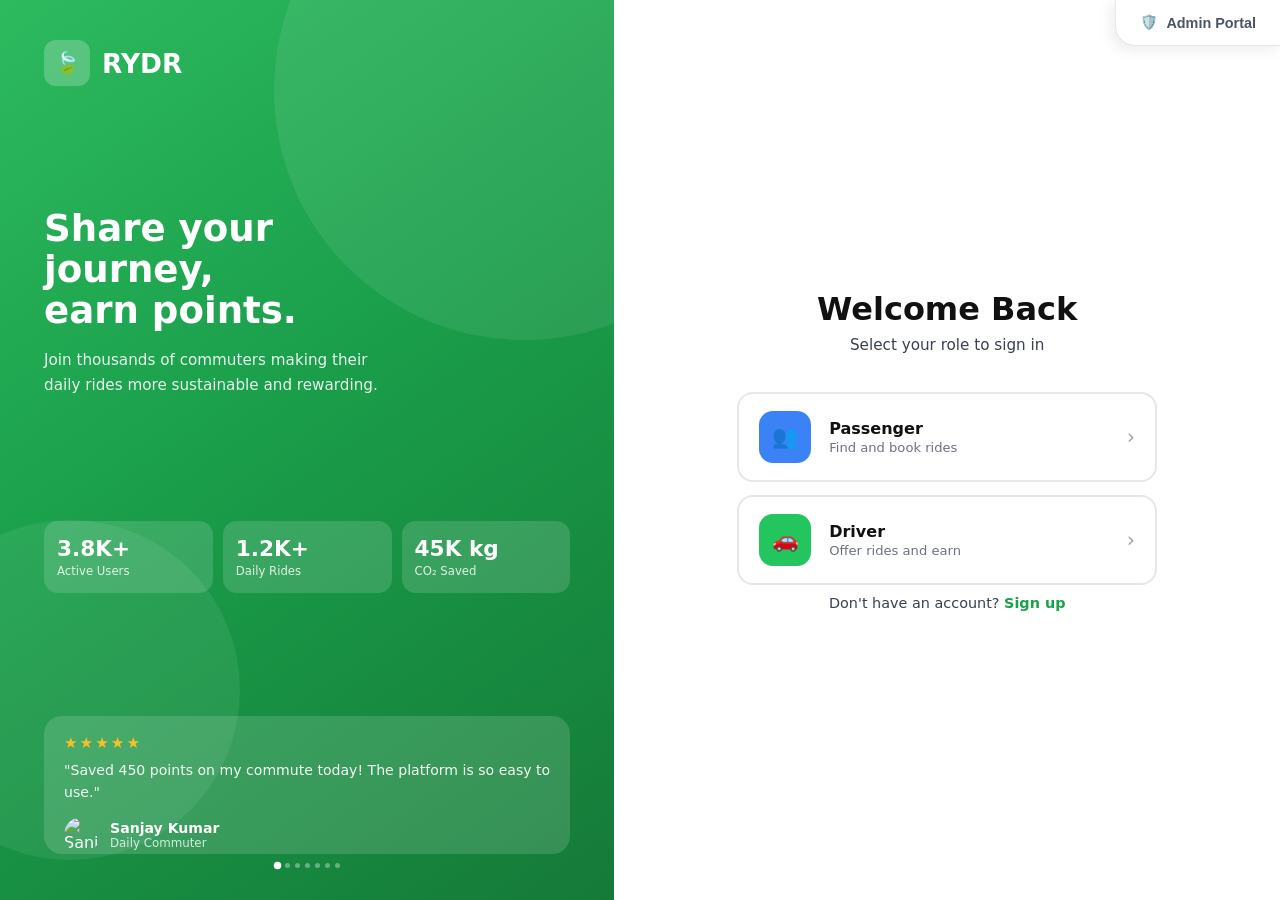
==== commit 6f66ac6e: "added map and passenger page" ====
--- a/index.html
+++ b/index.html
@@ -86,7 +86,11 @@
 const reviews = [
   { s:5, t:'"Saved 450 points on my commute today! The platform is so easy to use."', n:'Sanjay Kumar', r:'Daily Commuter', photo:'https://randomuser.me/api/portraits/men/44.jpg' },
   { s:5, t:'"Found a carpool buddy within minutes and saved so much on fuel this month!"', n:'Akash Geo', r:'Office Commuter', photo:'https://randomuser.me/api/portraits/men/32.jpg' },
-  { s:5, t:'"The rewards system is genius. I earn enough points for free coffee every week!"', n:'Shresta Brijesh', r:'Frequent Rider', photo:'https://randomuser.me/api/portraits/women/68.jpg' }
+  { s:5, t:'"The rewards system is genius. I earn enough points for free coffee every week!"', n:'Shresta Brijesh', r:'Frequent Rider', photo:'https://randomuser.me/api/portraits/women/68.jpg'},
+  { s:6, t:'"I love how RYDR encourages sustainable commuting. It’s a win for my wallet and the planet!"', n:'Silpa Suresh', r:'Eco-conscious Commuter', photo:'https://randomuser.me/api/portraits/women/76.jpg'},
+  { s:7, t:'"The app is super intuitive and the support team is fantastic. Highly recommend to all commuters!"', n:'Shahir N', r:'Tech Enthusiast', photo:'https://randomuser.me/api/portraits/men/22.jpg'},
+  {s:8, t:'"I’ve been using RYDR for a few months now and it’s completely changed how I commute. I’ve saved so much money and met great people!"', n:'Jyotsanna Teressa George', r:'Urban Commuter', photo:'https://randomuser.me/api/portraits/women/45.jpg'},
+  {s:9, t:'"The gamification aspect is so motivating! I find myself choosing greener commute options just to earn more points."', n:'Jackson Shelvi', r:'Sustainable Commuter', photo:'https://randomuser.me/api/portraits/men/23.jpg'}
 ];
 
 const box = document.getElementById('carousel');
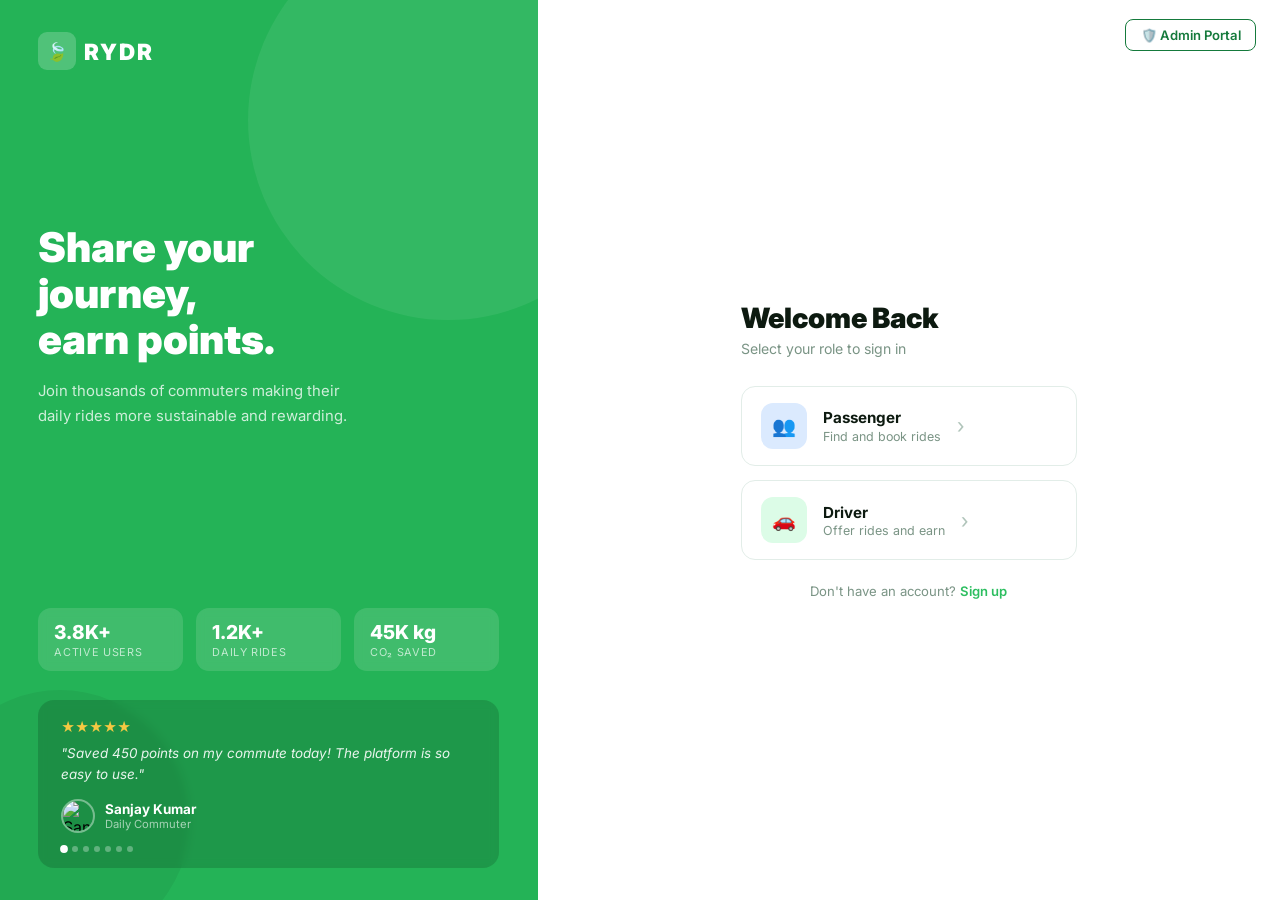
==== commit c274a2ae: "renamed login.html to index.html" ====
--- a/index.html
+++ b/index.html
@@ -1,42 +1,52 @@
 <!DOCTYPE html>
 <html lang="en">
 <head>
-  <meta charset="UTF-8" />
+  <meta charset="UTF-8"/>
   <meta name="viewport" content="width=device-width, initial-scale=1.0"/>
   <title>RYDR - Sign In</title>
-  <link rel="stylesheet" href="style.css">
+  <link rel="stylesheet" href="shared.css"/>
+  <link rel="stylesheet" href="login.css"/>
 </head>
 <body>
 
+<!-- ── LEFT BRANDING ── -->
 <aside class="left">
-  <div class="logo"><div class="logo-icon">🍃</div>RYDR</div>
+  <div class="logo">
+    <div class="logo-icon">🍃</div>
+    <span>RYDR</span>
+  </div>
+
   <div class="hero">
     <h1>Share your<br>journey,<br>earn points.</h1>
     <p>Join thousands of commuters making their daily rides more sustainable and rewarding.</p>
   </div>
+
   <div class="stats">
     <div class="stat-card"><span class="num">3.8K+</span><span class="lbl">Active Users</span></div>
     <div class="stat-card"><span class="num">1.2K+</span><span class="lbl">Daily Rides</span></div>
     <div class="stat-card"><span class="num">45K kg</span><span class="lbl">CO₂ Saved</span></div>
   </div>
+
   <div class="carousel-wrap">
     <div class="carousel-box" id="carousel"></div>
     <div class="dots" id="dots"></div>
   </div>
 </aside>
 
+<!-- ── RIGHT FORM ── -->
 <main class="right">
   <div class="admin-access-wrap" id="admin-portal-button">
-    <button class="btn-admin-small" onclick="openLogin(null, 'admin account')">
-      <span>🛡️</span> Admin Portal
+    <button class="btn-admin" onclick="openLogin(null,'admin account','admin')">
+      🛡️ Admin Portal
     </button>
   </div>
 
+  <!-- Role select -->
   <div class="panel visible" id="panel-select">
     <h2>Welcome Back</h2>
     <p class="subtitle">Select your role to sign in</p>
     <div class="roles">
-      <div class="role-card" onclick="openLogin(this,'passenger account')">
+      <div class="role-card" onclick="openLogin(this,'passenger account','passenger')">
         <div class="role-icon ic-p">👥</div>
         <div class="role-info">
           <div class="role-title">Passenger</div>
@@ -44,7 +54,7 @@
         </div>
         <span class="arrow">›</span>
       </div>
-      <div class="role-card" onclick="openLogin(this,'driver account')">
+      <div class="role-card" onclick="openLogin(this,'driver account','driver')">
         <div class="role-icon ic-d">🚗</div>
         <div class="role-info">
           <div class="role-title">Driver</div>
@@ -56,9 +66,12 @@
     <p class="signup">Don't have an account? <a href="#">Sign up</a></p>
   </div>
 
+  <!-- Login form -->
   <div class="panel hidden" id="panel-login">
     <button class="back-btn" onclick="goBack()">
-      <svg width="16" height="16" fill="none" viewBox="0 0 24 24" stroke="currentColor" stroke-width="2.2"><path stroke-linecap="round" stroke-linejoin="round" d="M15 19l-7-7 7-7"/></svg>
+      <svg width="16" height="16" fill="none" viewBox="0 0 24 24" stroke="currentColor" stroke-width="2.2">
+        <path stroke-linecap="round" stroke-linejoin="round" d="M15 19l-7-7 7-7"/>
+      </svg>
       Back to selection
     </button>
     <div class="login-title">Welcome Back</div>
@@ -66,78 +79,30 @@
 
     <label class="field-label">Email Address</label>
     <div class="field-wrap">
-      <span style="position:absolute; left:14px; top:50%; transform:translateY(-50%); color:#9ca3af; display:flex;"><svg width="18" height="18" fill="none" viewBox="0 0 24 24" stroke="currentColor" stroke-width="1.8"><path d="M3 8l7.89 5.26a2 2 0 002.22 0L21 8M5 19h14a2 2 0 002-2V7a2 2 0 00-2-2H5a2 2 0 00-2 2v10a2 2 0 002 2z"/></svg></span>
-      <input type="email" placeholder="your@email.com" />
+      <span class="field-icon">
+        <svg width="18" height="18" fill="none" viewBox="0 0 24 24" stroke="currentColor" stroke-width="1.8">
+          <path d="M3 8l7.89 5.26a2 2 0 002.22 0L21 8M5 19h14a2 2 0 002-2V7a2 2 0 00-2-2H5a2 2 0 00-2 2v10a2 2 0 002 2z"/>
+        </svg>
+      </span>
+      <input type="email" id="emailInput" placeholder="your@email.com"/>
     </div>
 
     <label class="field-label">Password</label>
     <div class="field-wrap">
-      <span style="position:absolute; left:14px; top:50%; transform:translateY(-50%); color:#9ca3af; display:flex;"><svg width="18" height="18" fill="none" viewBox="0 0 24 24" stroke="currentColor" stroke-width="1.8"><path d="M12 15v2m-6 4h12a2 2 0 002-2v-6a2 2 0 00-2-2H6a2 2 0 00-2 2v6a2 2 0 002 2zm10-10V7a4 4 0 00-8 0v4h8z"/></svg></span>
-      <input type="password" placeholder="Enter your password" />
+      <span class="field-icon">
+        <svg width="18" height="18" fill="none" viewBox="0 0 24 24" stroke="currentColor" stroke-width="1.8">
+          <path d="M12 15v2m-6 4h12a2 2 0 002-2v-6a2 2 0 00-2-2H6a2 2 0 00-2 2v6a2 2 0 002 2zm10-10V7a4 4 0 00-8 0v4h8z"/>
+        </svg>
+      </span>
+      <input type="password" id="passwordInput" placeholder="Enter your password"/>
     </div>
 
-    <button class="btn-login">Log In</button>
+    <button class="btn-primary" id="loginBtn" onclick="handleLogin()">Log In</button>
     <p class="login-signup">Don't have an account? <a href="#">Sign up</a></p>
   </div>
 </main>
 
-<script>
-// Carousel Logic
-const reviews = [
-  { s:5, t:'"Saved 450 points on my commute today! The platform is so easy to use."', n:'Sanjay Kumar', r:'Daily Commuter', photo:'https://randomuser.me/api/portraits/men/44.jpg' },
-  { s:5, t:'"Found a carpool buddy within minutes and saved so much on fuel this month!"', n:'Akash Geo', r:'Office Commuter', photo:'https://randomuser.me/api/portraits/men/32.jpg' },
-  { s:5, t:'"The rewards system is genius. I earn enough points for free coffee every week!"', n:'Shresta Brijesh', r:'Frequent Rider', photo:'https://randomuser.me/api/portraits/women/68.jpg'},
-  { s:6, t:'"I love how RYDR encourages sustainable commuting. It’s a win for my wallet and the planet!"', n:'Silpa Suresh', r:'Eco-conscious Commuter', photo:'https://randomuser.me/api/portraits/women/76.jpg'},
-  { s:7, t:'"The app is super intuitive and the support team is fantastic. Highly recommend to all commuters!"', n:'Shahir N', r:'Tech Enthusiast', photo:'https://randomuser.me/api/portraits/men/22.jpg'},
-  {s:8, t:'"I’ve been using RYDR for a few months now and it’s completely changed how I commute. I’ve saved so much money and met great people!"', n:'Jyotsanna Teressa George', r:'Urban Commuter', photo:'https://randomuser.me/api/portraits/women/45.jpg'},
-  {s:9, t:'"The gamification aspect is so motivating! I find myself choosing greener commute options just to earn more points."', n:'Jackson Shelvi', r:'Sustainable Commuter', photo:'https://randomuser.me/api/portraits/men/23.jpg'}
-];
-
-const box = document.getElementById('carousel');
-const dotsEl = document.getElementById('dots');
-let cur = 0;
-
-reviews.forEach((r,i) => {
-  const s = document.createElement('div');
-  s.className = 'review-slide'+(i===0?' active':'');
-  s.innerHTML = `<div class="stars">${'★'.repeat(r.s)}</div><p class="review-text">${r.t}</p><div class="reviewer"><img class="avatar" src="${r.photo}" alt="${r.n}"><div><div class="rev-name">${r.n}</div><div class="rev-role">${r.r}</div></div></div>`;
-  box.appendChild(s);
-  const d = document.createElement('div');
-  d.className = 'dot'+(i===0?' active':'');
-  d.onclick = () => goTo(i);
-  dotsEl.appendChild(d);
-});
-
-function goTo(n) {
-  const slides = box.querySelectorAll('.review-slide');
-  const dots = dotsEl.querySelectorAll('.dot');
-  if(!slides.length) return;
-  slides[cur].classList.remove('active'); dots[cur].classList.remove('active');
-  cur = (n+reviews.length)%reviews.length;
-  slides[cur].classList.add('active'); dots[cur].classList.add('active');
-}
-setInterval(()=>goTo(cur+1),4200);
-
-// Transition Logic
-function openLogin(card, label) {
-  document.querySelectorAll('.role-card').forEach(c=>c.classList.remove('selected'));
-  if(card) card.classList.add('selected');
-  document.getElementById('login-sub').textContent = `Sign in to your ${label}`;
-  
-  document.getElementById('admin-portal-button').style.opacity = '0';
-  document.getElementById('admin-portal-button').style.pointerEvents = 'none';
-
-  document.getElementById('panel-select').classList.replace('visible','hidden');
-  document.getElementById('panel-login').classList.replace('hidden','visible');
-}
-
-function goBack() {
-  document.getElementById('admin-portal-button').style.opacity = '1';
-  document.getElementById('admin-portal-button').style.pointerEvents = 'auto';
-
-  document.getElementById('panel-login').classList.replace('visible','hidden');
-  document.getElementById('panel-select').classList.replace('hidden','visible');
-}
-</script>
+<script src="carousel.js"></script>
+<script src="login.js"></script>
 </body>
 </html>
--- a/shared.css
+++ b/shared.css
@@ -0,0 +1,222 @@
+/* ─── RYDR shared.css ─────────────────────────────────────────────────────── */
+@import url('https://fonts.googleapis.com/css2?family=Inter:wght@400;500;600;700;800;900&display=swap');
+
+*, *::before, *::after { margin: 0; padding: 0; box-sizing: border-box; }
+html, body { height: 100%; font-family: 'Inter', sans-serif; overflow: hidden; }
+
+/* ── TOKENS ── */
+:root {
+  --green:       #2dbe60;
+  --green-dark:  #1e9e4e;
+  --green-deep:  #157a3c;
+  --green-panel: #24b357;
+  --white:       #ffffff;
+  --off:         #f0f7f3;
+  --border:      #cce8d8;
+  --dark:        #0d1a10;
+  --muted:       #6a8f78;
+}
+
+/* ── LEFT PANEL ── */
+.left {
+  background: var(--green-panel);
+  position: relative;
+  overflow: hidden;
+  display: flex;
+  flex-direction: column;
+  flex-shrink: 0;
+}
+.left::before {
+  content: '';
+  position: absolute;
+  width: 400px; height: 400px;
+  border-radius: 50%;
+  background: rgba(255,255,255,0.07);
+  top: -80px; right: -110px;
+  pointer-events: none;
+}
+.left::after {
+  content: '';
+  position: absolute;
+  width: 260px; height: 260px;
+  border-radius: 50%;
+  background: rgba(0,0,0,0.06);
+  bottom: -50px; left: -70px;
+  pointer-events: none;
+}
+
+/* ── LOGO ── */
+.logo {
+  display: flex;
+  align-items: center;
+  gap: 0.5rem;
+  z-index: 1;
+}
+.logo-icon {
+  width: 38px; height: 38px;
+  background: rgba(255,255,255,0.2);
+  border-radius: 9px;
+  display: flex; align-items: center; justify-content: center;
+  font-size: 1.1rem;
+}
+.logo span, .logo-text {
+  font-size: 1.4rem;
+  font-weight: 900;
+  color: white;
+  letter-spacing: 0.08em;
+  text-transform: uppercase;
+}
+
+/* ── STATS ── */
+.stats { display: flex; gap: 0.8rem; z-index: 1; }
+.stat-card {
+  background: rgba(255,255,255,0.13);
+  border-radius: 13px;
+  padding: 0.75rem 1rem;
+  backdrop-filter: blur(4px);
+  display: flex; flex-direction: column;
+  flex: 1;
+}
+.stat-card .num  { font-size: 1.2rem; font-weight: 800; color: white; }
+.stat-card .lbl  { font-size: 0.68rem; color: rgba(255,255,255,0.68); text-transform: uppercase; letter-spacing: 0.06em; margin-top: 0.1rem; }
+
+/* ── CAROUSEL ── */
+.carousel-wrap {
+  z-index: 1;
+  background: rgba(0,0,0,0.15);
+  border-radius: 16px;
+  padding: 1.2rem 1.4rem 1rem;
+  backdrop-filter: blur(4px);
+}
+.carousel-box   { position: relative; min-height: 110px; }
+.review-slide   { display: none; flex-direction: column; }
+.review-slide.active { display: flex; animation: fadeUp 0.4s ease; }
+
+@keyframes fadeUp {
+  from { opacity: 0; transform: translateY(8px); }
+  to   { opacity: 1; transform: translateY(0); }
+}
+
+.stars       { color: #f5c842; font-size: 0.85rem; margin-bottom: 0.5rem; }
+.review-text { font-size: 0.84rem; color: rgba(255,255,255,0.9); line-height: 1.55; margin-bottom: 0.9rem; font-style: italic; }
+.reviewer    { display: flex; align-items: center; gap: 0.65rem; }
+.avatar      { width: 34px; height: 34px; border-radius: 50%; object-fit: cover; border: 2px solid rgba(255,255,255,0.4); }
+.rev-name    { font-size: 0.84rem; font-weight: 700; color: white; }
+.rev-role    { font-size: 0.7rem; color: rgba(255,255,255,0.6); }
+
+.dots        { display: flex; gap: 5px; margin-top: 0.8rem; }
+.dot         { width: 6px; height: 6px; border-radius: 50%; background: rgba(255,255,255,0.3); cursor: pointer; transition: background 0.2s, transform 0.2s; }
+.dot.active  { background: white; transform: scale(1.3); }
+
+/* ── RIGHT PANEL ── */
+.right {
+  flex: 1;
+  background: white;
+  display: flex;
+  flex-direction: column;
+  align-items: center;
+  justify-content: center;
+  position: relative;
+  overflow: hidden;
+}
+
+/* ── PANELS ── */
+.panel { width: 100%; max-width: 400px; padding: 0 2rem; transition: opacity 0.28s, transform 0.28s; }
+.panel.visible { opacity: 1; transform: translateX(0); pointer-events: all; display: block; }
+.panel.hidden  { opacity: 0; transform: translateX(30px); pointer-events: none; display: none; }
+
+/* ── FORM FIELDS ── */
+.field-label {
+  display: block;
+  font-size: 0.72rem; font-weight: 700;
+  text-transform: uppercase; letter-spacing: 0.09em;
+  color: #6a8f78; margin-bottom: 0.35rem;
+}
+.field-wrap { position: relative; margin-bottom: 1rem; }
+.field-wrap input {
+  width: 100%;
+  padding: 0.78rem 1rem 0.78rem 2.6rem;
+  border: 1.5px solid #e2ede8; border-radius: 10px;
+  font-family: 'Inter', sans-serif; font-size: 0.88rem;
+  color: var(--dark); background: #f6f8f7; outline: none;
+  transition: border-color 0.18s, box-shadow 0.18s;
+}
+.field-wrap input:focus {
+  border-color: var(--green); background: white;
+  box-shadow: 0 0 0 3px rgba(45,190,96,0.1);
+}
+.field-wrap input::placeholder { color: #b0c4ba; }
+
+.field-icon {
+  position: absolute; left: 14px; top: 50%;
+  transform: translateY(-50%);
+  color: #9ca3af; display: flex; pointer-events: none;
+}
+
+/* ── PRIMARY BUTTON ── */
+.btn-primary {
+  width: 100%; padding: 0.9rem;
+  background: var(--green); color: white;
+  border: none; border-radius: 11px;
+  font-family: 'Inter', sans-serif; font-size: 0.95rem; font-weight: 700;
+  cursor: pointer; margin-bottom: 1.1rem;
+  transition: background 0.18s, transform 0.12s, box-shadow 0.18s;
+}
+.btn-primary:hover { background: var(--green-dark); transform: translateY(-1px); box-shadow: 0 6px 18px rgba(45,190,96,0.3); }
+.btn-primary:active { transform: translateY(0); }
+
+/* ── BACK BUTTON ── */
+.back-btn {
+  display: flex; align-items: center; gap: 0.4rem;
+  background: none; border: none; color: #7a9485;
+  font-size: 0.82rem; font-weight: 600; cursor: pointer;
+  font-family: 'Inter', sans-serif; margin-bottom: 1.4rem; padding: 0;
+  transition: color 0.18s;
+}
+.back-btn:hover { color: var(--green-deep); }
+
+/* ── ADMIN BUTTON ── */
+.admin-access-wrap { position: absolute; top: 1.2rem; right: 1.5rem; }
+.btn-admin {
+  display: flex; align-items: center; gap: 0.4rem;
+  font-size: 0.82rem; font-weight: 600; color: var(--green-deep);
+  background: none; border: 1.5px solid var(--green-deep);
+  border-radius: 8px; padding: 0.42rem 0.9rem;
+  cursor: pointer; font-family: 'Inter', sans-serif;
+  transition: background 0.18s, color 0.18s;
+}
+.btn-admin:hover { background: var(--green-deep); color: white; }
+
+/* ── ROLE CARDS ── */
+.roles   { display: flex; flex-direction: column; gap: 0.9rem; margin-bottom: 1.4rem; }
+.role-card {
+  display: flex; align-items: center; gap: 1rem;
+  padding: 1rem 1.2rem; border: 1.5px solid #e2ede8;
+  border-radius: 14px; cursor: pointer; background: white;
+  transition: border-color 0.2s, box-shadow 0.2s, background 0.2s;
+}
+.role-card:hover, .role-card.selected {
+  border-color: var(--green);
+  box-shadow: 0 0 0 3px rgba(45,190,96,0.1);
+  background: #f8fdfb;
+}
+.role-icon { width: 46px; height: 46px; border-radius: 12px; display: flex; align-items: center; justify-content: center; font-size: 1.2rem; flex-shrink: 0; }
+.ic-p { background: #dbeafe; }
+.ic-d { background: #dcfce7; }
+.role-info .role-title { font-size: 0.95rem; font-weight: 700; color: var(--dark); }
+.role-info .role-desc  { font-size: 0.78rem; color: #7a9485; margin-top: 0.1rem; }
+.arrow { font-size: 1.3rem; color: #b0c4ba; }
+
+/* ── HELPER TEXT ── */
+.signup, .login-signup { font-size: 0.82rem; color: #7a9485; text-align: center; }
+.signup a, .login-signup a { color: var(--green); font-weight: 600; text-decoration: none; }
+.signup a:hover, .login-signup a:hover { text-decoration: underline; }
+
+/* ── SHAKE ANIMATION ── */
+@keyframes shake {
+  0%,100% { transform: translateX(0); }
+  20%     { transform: translateX(-6px); }
+  40%     { transform: translateX(6px); }
+  60%     { transform: translateX(-4px); }
+  80%     { transform: translateX(4px); }
+}
--- a/login.css
+++ b/login.css
@@ -0,0 +1,19 @@
+/* ─── RYDR login.css ─────────────────────────────────────────────────────── */
+body { display: flex; height: 100vh; }
+
+.left { width: 42%; padding: 2rem 2.4rem; }
+
+.logo { margin-bottom: 2rem; }
+
+.hero { z-index: 1; flex: 1; display: flex; flex-direction: column; justify-content: center; padding-bottom: 1.5rem; }
+.hero h1 { font-size: clamp(2rem,3.2vw,3rem); font-weight: 900; color: white; line-height: 1.12; margin-bottom: 1rem; }
+.hero p  { font-size: 0.93rem; color: rgba(255,255,255,0.78); line-height: 1.65; max-width: 320px; margin-bottom: 2rem; }
+
+.stats { margin-bottom: 1.8rem; }
+
+/* ── LOGIN FORM ── */
+.login-title { font-size: 1.75rem; font-weight: 900; color: var(--dark); margin-bottom: 0.25rem; }
+.login-sub   { font-size: 0.85rem; color: #7a9485; margin-bottom: 1.6rem; }
+
+#panel-select h2 { font-size: 1.75rem; font-weight: 900; color: var(--dark); margin-bottom: 0.3rem; }
+.subtitle        { font-size: 0.88rem; color: #7a9485; margin-bottom: 1.8rem; }
